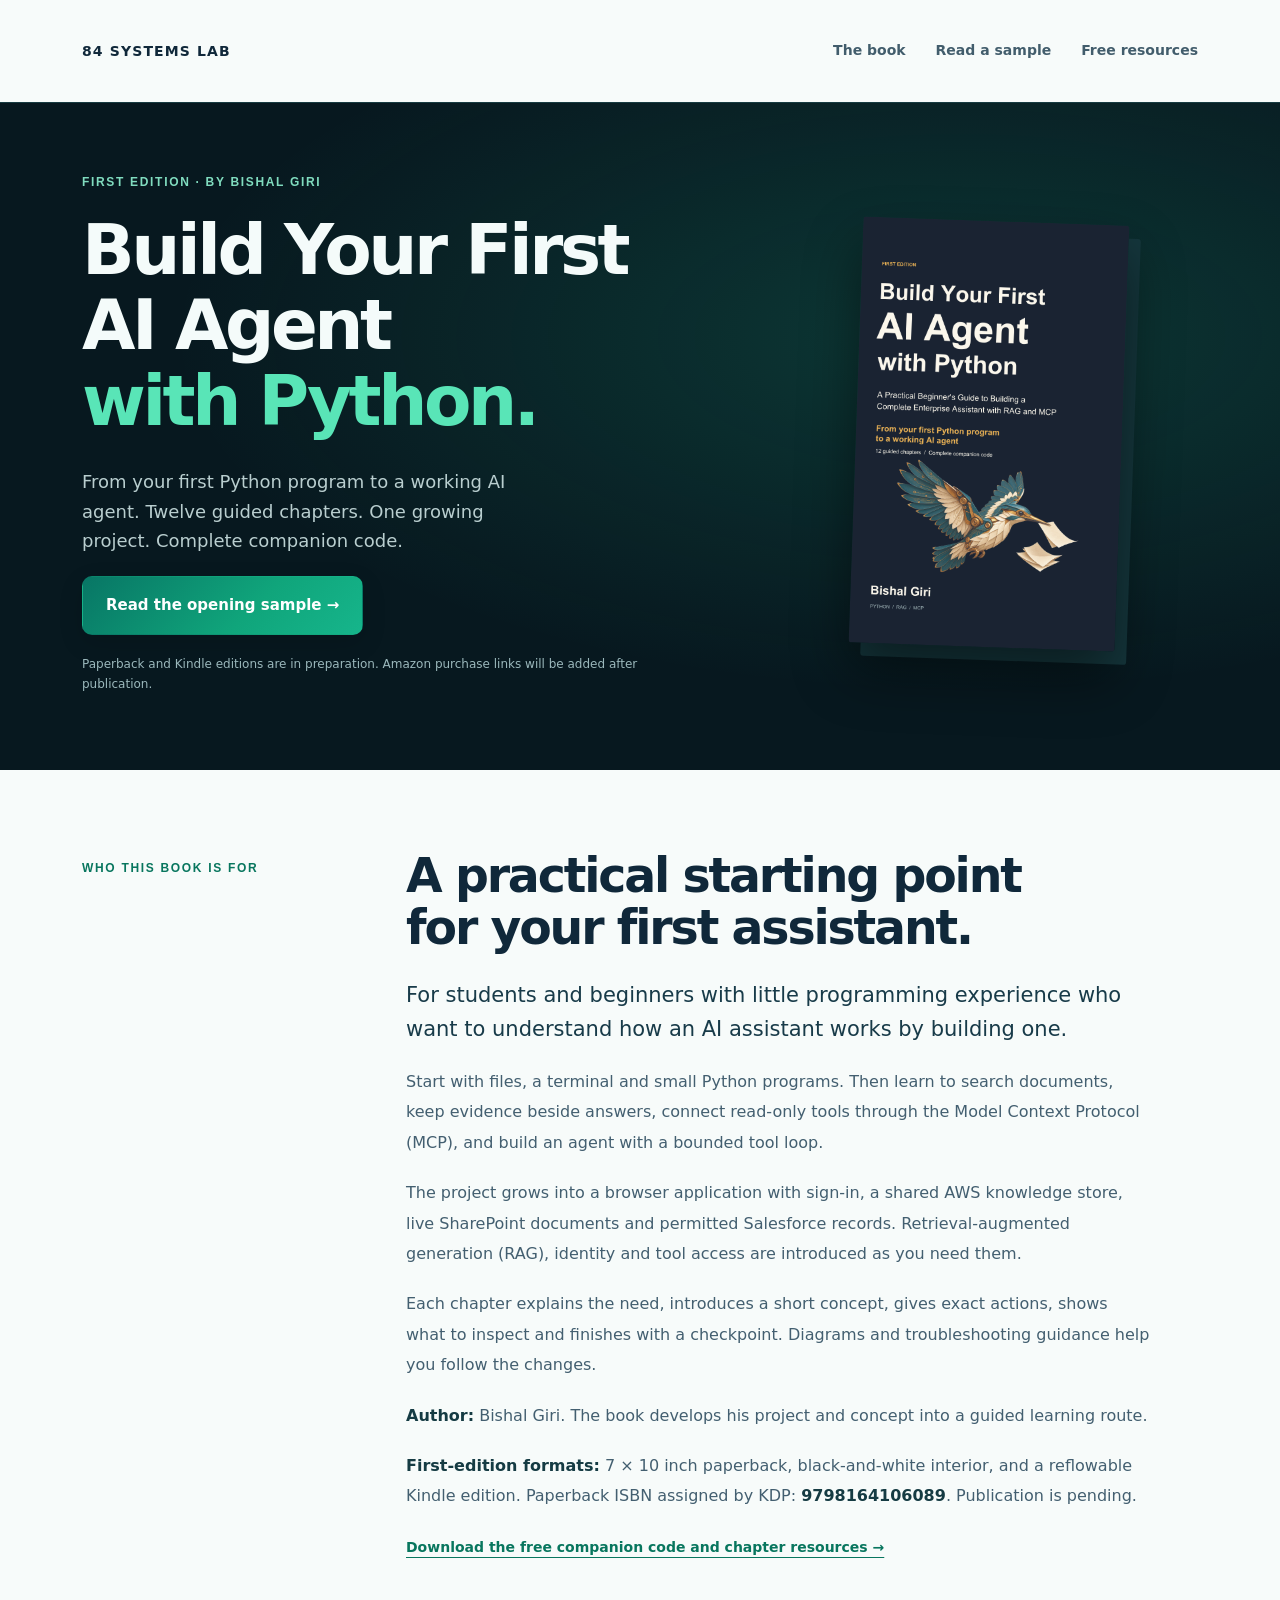
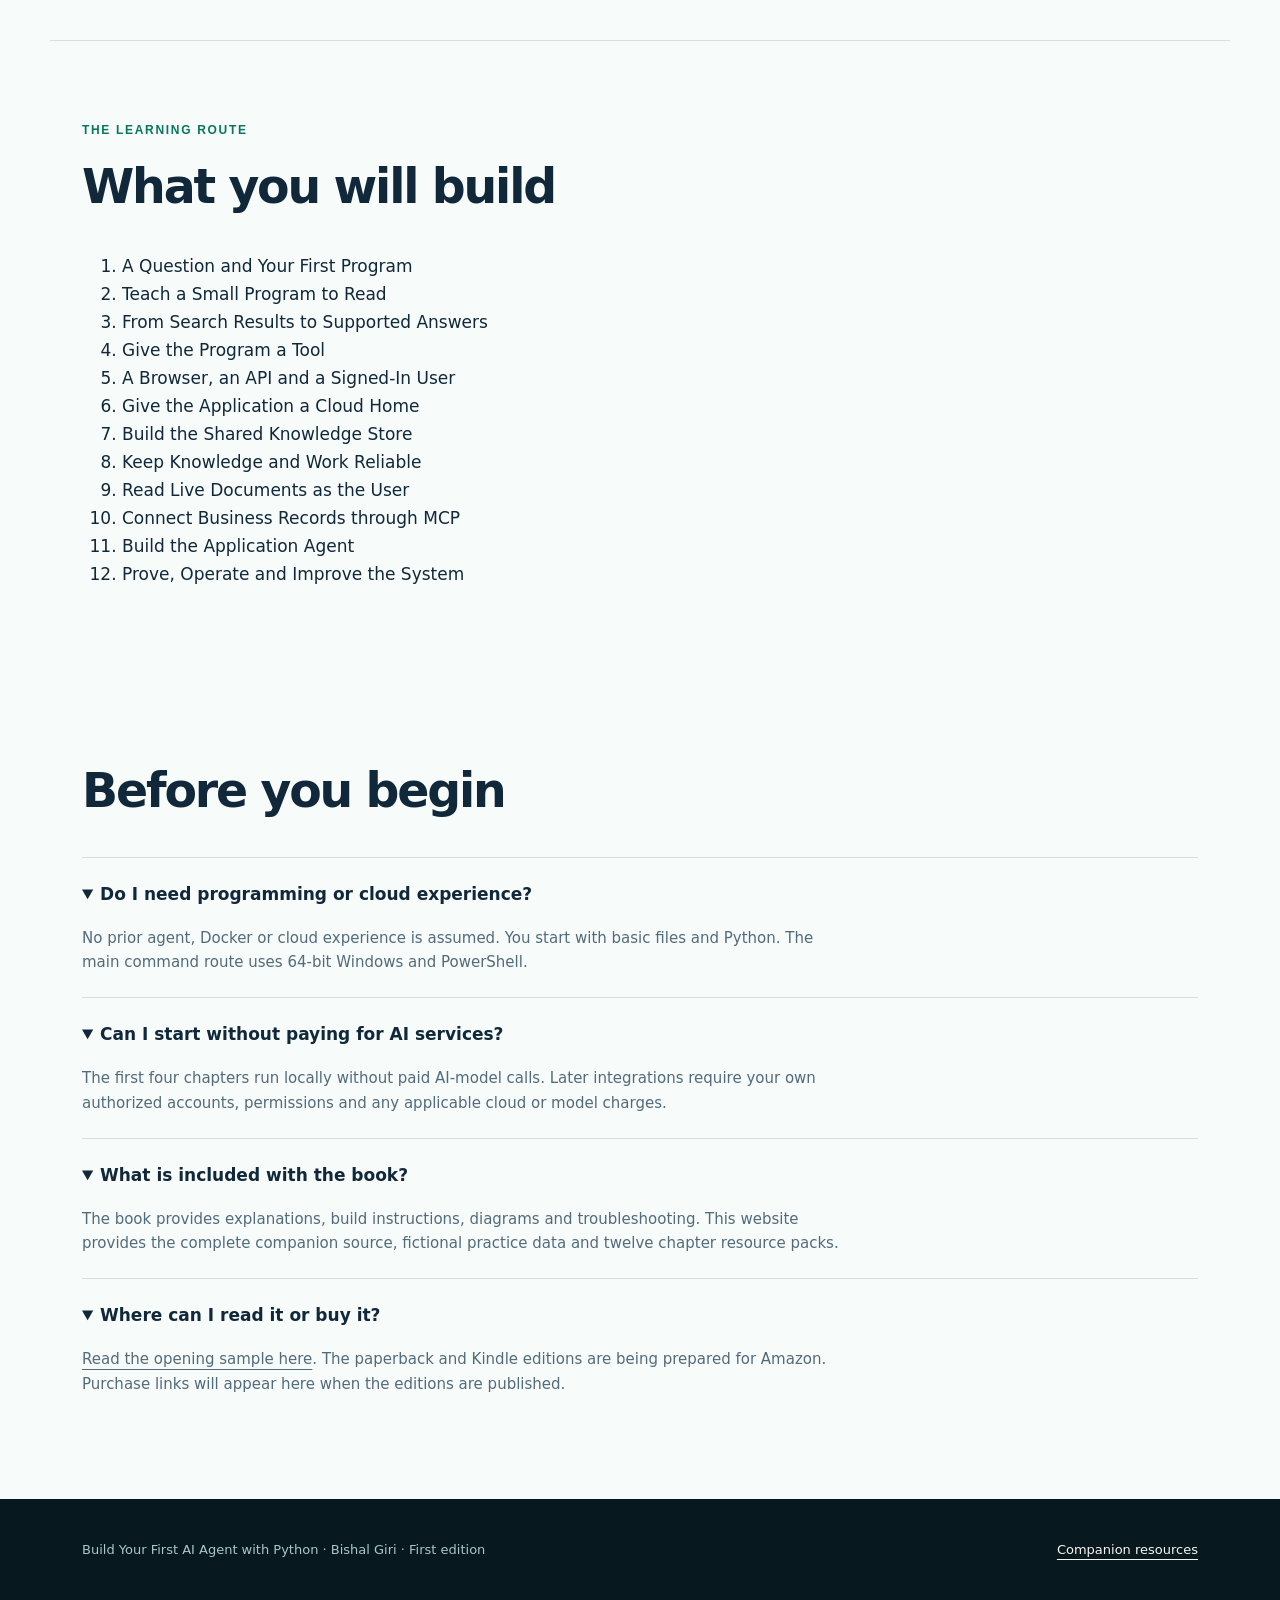
==== book.html @ 7be8c559 "Improve book discovery with metadata sample and crawler access" ====
<!doctype html><html lang="en"><head><meta charset="utf-8"><meta name="viewport" content="width=device-width,initial-scale=1">
<title>Build Your First AI Agent with Python — Bishal Giri | Beginner Python, RAG &amp; MCP</title><meta name="description" content="A beginner Python project guide by Bishal Giri: build a document assistant with RAG, MCP tools and source references. Explore the first edition and free companion code.">
<link rel="canonical" href="https://84-systems-lab.github.io/book.html"><meta name="robots" content="index,follow">
<meta property="og:type" content="book"><meta property="og:title" content="Build Your First AI Agent with Python — Bishal Giri | Beginner Python, RAG &amp; MCP">
<meta property="og:description" content="A beginner Python project guide by Bishal Giri: build a document assistant with RAG, MCP tools and source references. Explore the first edition and free companion code."><meta property="og:url" content="https://84-systems-lab.github.io/book.html">
<meta property="og:image" content="https://84-systems-lab.github.io/assets/first-edition-cover.jpg"><meta name="twitter:card" content="summary_large_image">
<link rel="stylesheet" href="styles.css"><link rel="icon" href="assets/favicon.svg" type="image/svg+xml">
<script type="application/ld+json">{"@context": "https://schema.org", "@type": "Book", "@id": "https://84-systems-lab.github.io/book.html#book", "name": "Build Your First AI Agent with Python", "alternativeHeadline": "A Practical Beginner's Guide to Building a Complete Enterprise Assistant with RAG and MCP", "author": {"@type": "Person", "name": "Bishal Giri"}, "inLanguage": "en", "bookEdition": "1", "url": "https://84-systems-lab.github.io/book.html", "image": "https://84-systems-lab.github.io/assets/first-edition-cover.jpg", "description": "A beginner Python project guide by Bishal Giri: build a document assistant with RAG, MCP tools and source references. Explore the first edition and free companion code.", "audience": {"@type": "EducationalAudience", "educationalRole": "student"}, "about": ["Python programming", "Retrieval-augmented generation", "Model Context Protocol", "AI agents"], "hasPart": {"@type": "CreativeWork", "name": "Chapter 1 sample", "url": "https://84-systems-lab.github.io/sample.html"}}</script></head><body>
<a class="skip" href="#main">Skip to content</a><header class="wrap"><a class="brand" href="index.html">84 SYSTEMS LAB</a><nav aria-label="Main navigation"><a href="book.html">The book</a><a href="sample.html">Read a sample</a><a href="index.html#start">Free resources</a></nav></header>
<main id="main"><section class="hero"><div class="wrap hero-grid"><div><p class="eyebrow light">FIRST EDITION · BY BISHAL GIRI</p>
<h1>Build Your First<br>AI Agent<br><em>with Python.</em></h1><p class="hero-intro">From your first Python program to a working AI agent. Twelve guided chapters. One growing project. Complete companion code.</p>
<a class="button primary" href="sample.html">Read the opening sample →</a><p class="hero-note">Paperback and Kindle editions are in preparation. Amazon purchase links will be added after publication.</p></div>
<aside class="book"><img src="assets/first-edition-cover.jpg" width="1600" height="2560" alt="Build Your First AI Agent with Python, first edition, by Bishal Giri"></aside></div></section>
<section class="wrap editorial section"><div class="editorial-label"><p class="eyebrow">WHO THIS BOOK IS FOR</p></div><article class="book-story">
<h2>A practical starting point<br>for your first assistant.</h2><p class="standfirst">For students and beginners with little programming experience who want to understand how an AI assistant works by building one.</p>
<p>Start with files, a terminal and small Python programs. Then learn to search documents, keep evidence beside answers, connect read-only tools through the Model Context Protocol (MCP), and build an agent with a bounded tool loop.</p>
<p>The project grows into a browser application with sign-in, a shared AWS knowledge store, live SharePoint documents and permitted Salesforce records. Retrieval-augmented generation (RAG), identity and tool access are introduced as you need them.</p>
<p>Each chapter explains the need, introduces a short concept, gives exact actions, shows what to inspect and finishes with a checkpoint. Diagrams and troubleshooting guidance help you follow the changes.</p>
<p><strong>Author:</strong> Bishal Giri. The book develops his project and concept into a guided learning route.</p>
<p><strong>First-edition formats:</strong> 7 × 10 inch paperback, black-and-white interior, and a reflowable Kindle edition. Paperback ISBN assigned by KDP: <strong>9798164106089</strong>. Publication is pending.</p>
<a class="text-link" href="index.html#start">Download the free companion code and chapter resources →</a></article></section>
<section class="wrap section"><div class="section-heading"><p class="eyebrow">THE LEARNING ROUTE</p><h2>What you will build</h2></div><ol><li>A Question and Your First Program</li><li>Teach a Small Program to Read</li><li>From Search Results to Supported Answers</li><li>Give the Program a Tool</li><li>A Browser, an API and a Signed-In User</li><li>Give the Application a Cloud Home</li><li>Build the Shared Knowledge Store</li><li>Keep Knowledge and Work Reliable</li><li>Read Live Documents as the User</li><li>Connect Business Records through MCP</li><li>Build the Application Agent</li><li>Prove, Operate and Improve the System</li></ol></section>
<section class="wrap section"><div class="section-heading"><h2>Before you begin</h2></div>
<details class="faq" open><summary>Do I need programming or cloud experience?</summary><p>No prior agent, Docker or cloud experience is assumed. You start with basic files and Python. The main command route uses 64-bit Windows and PowerShell.</p></details>
<details class="faq" open><summary>Can I start without paying for AI services?</summary><p>The first four chapters run locally without paid AI-model calls. Later integrations require your own authorized accounts, permissions and any applicable cloud or model charges.</p></details>
<details class="faq" open><summary>What is included with the book?</summary><p>The book provides explanations, build instructions, diagrams and troubleshooting. This website provides the complete companion source, fictional practice data and twelve chapter resource packs.</p></details>
<details class="faq" open><summary>Where can I read it or buy it?</summary><p><a href="sample.html">Read the opening sample here</a>. The paperback and Kindle editions are being prepared for Amazon. Purchase links will appear here when the editions are published.</p></details>
</section></main><footer><div class="wrap footer-inner"><p>Build Your First AI Agent with Python · Bishal Giri · First edition</p><a href="index.html">Companion resources</a></div></footer></body></html>
---- styles.css ----
*{box-sizing:border-box}html{scroll-behavior:smooth;scroll-padding-top:24px}body{margin:0;background:#f7f5ee;color:#182a27;font:17px/1.65 "Segoe UI",Arial,sans-serif}a{color:inherit;text-underline-offset:5px}a:hover{text-decoration-thickness:2px}a:focus-visible,summary:focus-visible{outline:3px solid #ca561e;outline-offset:6px}.wrap{max-width:1180px;margin:auto;padding-left:32px;padding-right:32px}header{display:flex;justify-content:space-between;align-items:center;min-height:114px;gap:24px}.brand{display:flex;align-items:center;gap:12px;text-decoration:none;font-size:14px;line-height:1.15;font-weight:850;letter-spacing:.08em}.brand-mark{display:flex;align-items:center;font-size:47px;font-weight:900;letter-spacing:-.09em}.brand-mark span{font-size:32px;color:#bd4818;letter-spacing:0;margin-left:6px}nav{display:flex;gap:30px;font-size:14px;font-weight:650}nav a{text-decoration:none}.hero{background:#142f2b;color:#faf7ed;overflow:hidden}.hero-grid{display:grid;grid-template-columns:1.5fr 1fr;align-items:center;gap:76px;padding-top:68px;padding-bottom:70px}.eyebrow{font:700 12px/1.5 "Segoe UI",Arial,sans-serif;letter-spacing:.16em;color:#696d60;margin:0 0 22px}.light{color:#c4d2b5}h1{font-size:clamp(56px,6.4vw,84px);line-height:1.03;letter-spacing:-.055em;margin:0 0 28px;font-weight:850}h1 em{font-style:normal;color:#d4e88d}p{margin:0 0 20px}.hero-intro{max-width:475px;font-size:19px;color:#dbe1d7}.button{display:inline-flex;align-items:center;justify-content:space-between;gap:26px;padding:16px 23px;font-size:15px;font-weight:750;text-decoration:none;border:1px solid transparent;border-radius:3px}.primary{background:#d9ee92;color:#142f2b}.primary:hover{background:#e8f7bb}.hero-note{font-size:12px;color:#bac9bd;margin:20px 0 0}.book{max-width:280px;justify-self:center;transform:rotate(3deg);margin:0}.book img{width:100%;height:auto;display:block;box-shadow:18px 24px 0 #0d211e,0 12px 35px #0005}.book p{font-size:10px;letter-spacing:.1em;color:#c4d2b5;margin:38px 0 0;transform:rotate(-3deg)}.book strong{display:block;font-size:13px;letter-spacing:0;color:#fff;margin-top:8px}.ticker{background:#d9ee92;border-bottom:1px solid #c5d786;font-size:11px;letter-spacing:.14em;font-weight:800}.ticker .wrap{display:flex;justify-content:space-between;gap:12px;padding-top:20px;padding-bottom:20px}.ticker span{color:#667b35}.section{padding-top:90px;padding-bottom:90px}.section-heading{max-width:720px;margin-bottom:40px}h2{font-size:clamp(35px,4.1vw,53px);line-height:1.08;letter-spacing:-.045em;margin:0 0 26px;font-weight:800}.section-heading>p:last-child{color:#56645b;max-width:660px}.start-grid{display:grid;grid-template-columns:1fr 1fr;gap:65px}.download-panel{background:#203e36;color:#f7f5ee;border-radius:4px;padding:34px}.download-panel h3{font-size:34px;line-height:1.12;letter-spacing:-.025em;margin:0 0 24px}.download-panel>p:not(.eyebrow){color:#d7dfd2}.download-panel .button{width:100%;margin:10px 0 16px}.small{font-size:13px}.download-panel details{border-top:1px solid #597064;padding-top:18px;margin-top:25px}summary{cursor:pointer;font-weight:650}details p:first-of-type{margin-top:18px}code,.hash{font:12px/1.7 Consolas,monospace;overflow-wrap:anywhere;word-break:break-word}.steps{padding:0;margin:0;list-style:none}.steps li{display:flex;gap:25px;border-top:1px solid #ced2c5;padding:25px 0}.steps li>span{font-size:13px;color:#98703b;font-weight:800}.steps h3{margin:0 0 9px;font-size:21px}.steps p{color:#56645b;font-size:15px;margin:0}.chapter-section{background:#eaece2}.chapters{display:grid;grid-template-columns:1fr 1fr;border-top:1px solid #c4cab9}.chapter{display:flex;gap:24px;min-height:183px;padding:27px 24px 28px 0;border-bottom:1px solid #c4cab9}.chapter:nth-child(even){padding-left:27px;border-left:1px solid #c4cab9}.chapter-number{font-size:30px;font-weight:800;color:#6c7b56;letter-spacing:-.05em;line-height:1.4}.chapter .eyebrow{font-size:9px;letter-spacing:.13em;margin:0 0 8px}.chapter h3{font-size:20px;line-height:1.3;margin:0 0 16px;letter-spacing:-.02em}.chapter a{font-size:13px;font-weight:650}.archive-note{color:#56645b;margin:24px 0 0}.help-grid{display:grid;grid-template-columns:1fr 1fr;gap:65px;margin-bottom:35px}.help-grid h3{font-size:23px;margin:0 0 18px}.help-grid p{font-size:15px;color:#56645b}.faq{border-top:1px solid #ced2c5;padding:22px 0}.faq p{font-size:15px;color:#56645b;max-width:760px;margin-bottom:0}footer{background:#142f2b;color:#f7f5ee}.footer-inner{display:flex;align-items:center;justify-content:space-between;gap:25px;padding-top:40px;padding-bottom:40px}footer p{font-size:13px;margin:0;color:#d2ddc9}footer a{font-size:13px}.skip{position:absolute;left:16px;top:-100px;background:#d9ee92;padding:10px;z-index:5}.skip:focus{top:10px}@media(max-width:760px){.wrap{padding-left:22px;padding-right:22px}header{min-height:95px}.brand{font-size:11px;gap:8px}.brand-mark{font-size:36px}.brand-mark span{font-size:25px}nav{gap:16px;font-size:12px}.hero-grid{grid-template-columns:1fr;gap:50px;padding-top:45px;padding-bottom:55px}.hero-intro{font-size:17px}.book{max-width:210px}.ticker .wrap{font-size:9px;letter-spacing:.04em;flex-wrap:wrap;justify-content:center;gap:10px}.section{padding-top:58px;padding-bottom:58px}.start-grid,.help-grid{grid-template-columns:1fr;gap:30px}.download-panel{padding:26px}.chapters{grid-template-columns:1fr}.chapter{min-height:0;padding:25px 0}.chapter:nth-child(even){padding-left:0;border-left:0}.footer-inner{flex-wrap:wrap}.footer-inner p{margin-left:auto}h1{font-size:60px}}@media(prefers-reduced-motion:reduce){html{scroll-behavior:auto}}
/* Original book-site layout using AskAnyDoc's emerald, mint and navy palette. */
:root{color-scheme:light;--ink:#10283a;--muted:#526b7c;--emerald:#08765e;--mint:#28d7a4;--line:rgba(45,105,111,.18);--paper:#f7fbfa}
body{background:var(--paper);color:var(--ink);font-family:Inter,ui-sans-serif,system-ui,-apple-system,"Segoe UI",sans-serif}
a:focus-visible,summary:focus-visible{outline:3px solid #0a9a73;outline-offset:5px}
header{min-height:102px}header nav a{color:#425d6c}.brand-mark span{color:#08765e}
.hero{background:radial-gradient(ellipse at 75% 35%,rgba(40,215,164,.17),transparent 58%),#07181f;color:#f4fbfa;border-top:1px solid #173b41}
.hero-grid{padding-top:70px;padding-bottom:76px;gap:70px}.hero h1{font-size:clamp(50px,5.4vw,72px);line-height:1.09;letter-spacing:-.05em;max-width:680px}.hero h1 em{color:#59e5b7}
.hero-intro{color:#b9cecf;font-size:18px}.hero-note{color:#9bb8bc}.light{color:#80dcbf}
.button{border-radius:10px;padding:16px 23px}.primary{background:linear-gradient(135deg,#087665,#10a57b 60%,#16b58b);color:#fff;box-shadow:0 8px 24px #0002}.primary:hover{background:#08765e}
.book{transform:rotate(2deg);max-width:266px}.book img{border-radius:3px;box-shadow:0 28px 55px #0007,12px 13px 0 #15373d}.book p{color:#8bc6b7}.book strong{color:#f4fbfa}
.ticker{background:#e9f6f1;border-bottom:1px solid var(--line);color:#376453}.ticker span{color:#0a9a73}
.eyebrow{color:#08765e;letter-spacing:.14em}.eyebrow.light{color:#80dcbf}
.section-heading>p:last-child,.steps p,.archive-note,.help-grid p,.faq p{color:var(--muted)}
h2{font-size:clamp(33px,3.7vw,48px);letter-spacing:-.045em}.section{padding-top:80px;padding-bottom:80px}
.editorial{display:grid;grid-template-columns:1fr 3fr;gap:60px;border-bottom:1px solid var(--line)}.editorial-label{padding-top:9px}.reading-note{font-size:13px;color:var(--muted);line-height:1.7}.book-story{max-width:745px}.book-story h2{margin-bottom:25px}.book-story p{font-size:16px;line-height:1.9;color:#435f70}.book-story .standfirst{font-size:21px;line-height:1.65;color:#183b49}.book-story strong{color:#153b43}.book-story blockquote{margin:32px 0;padding:9px 0 9px 24px;border-left:3px solid #0a9a73;font-size:23px;line-height:1.55;letter-spacing:-.02em;color:#08705f}.learning-path{display:grid;grid-template-columns:repeat(3,1fr);gap:14px;margin:35px 0}.learning-path span{border-top:2px solid #b1d9cd;padding-top:14px;font-size:12px;color:#08765e}.learning-path strong{display:block;font-size:13px;line-height:1.6;margin-top:6px}.book-story .story-close{margin-top:26px}.text-link{font-size:14px;font-weight:700;color:#08765e}
.download-panel{background:radial-gradient(ellipse at top right,#164e4b,transparent 70%),#0c2630;border-radius:18px;box-shadow:0 18px 48px #22675e14}.download-panel>p:not(.eyebrow){color:#c6dcd8}.download-panel details{border-color:#32575c}.download-panel h3{color:#f4fbfa}.download-panel .hash{color:#b6e9d7}
.steps li,.faq{border-color:var(--line)}.steps li>span{color:#0a9a73}
.chapter-section{background:#eef7f4}.chapters{border-color:#bfd9d0}.chapter,.chapter:nth-child(even){border-color:#bfd9d0}.chapter-number{color:#28846b}.chapter a{color:#08765e}.chapter .eyebrow{color:#5a7c70}
footer{background:#07181f}footer .brand-mark span{color:#59e5b7}footer p{color:#a9c7c7}.skip{background:#0a9a73;color:#fff}
@media(max-width:760px){header{min-height:90px}.hero-grid{padding-top:48px;padding-bottom:52px;gap:44px}.hero h1{font-size:clamp(43px,10vw,61px)}.hero-intro{font-size:17px}.section{padding-top:54px;padding-bottom:54px}.editorial{grid-template-columns:1fr;gap:12px}.reading-note{display:none}.book-story .standfirst{font-size:19px}.book-story blockquote{font-size:21px;padding-left:18px}.learning-path{grid-template-columns:1fr;gap:17px}.learning-path span{padding-top:10px}.learning-path strong{display:inline;margin-left:8px}.book{max-width:210px}nav{gap:12px;font-size:11px}.brand{font-size:10px}.brand-mark{font-size:33px}.brand-mark span{font-size:23px}.download-panel{border-radius:14px}}
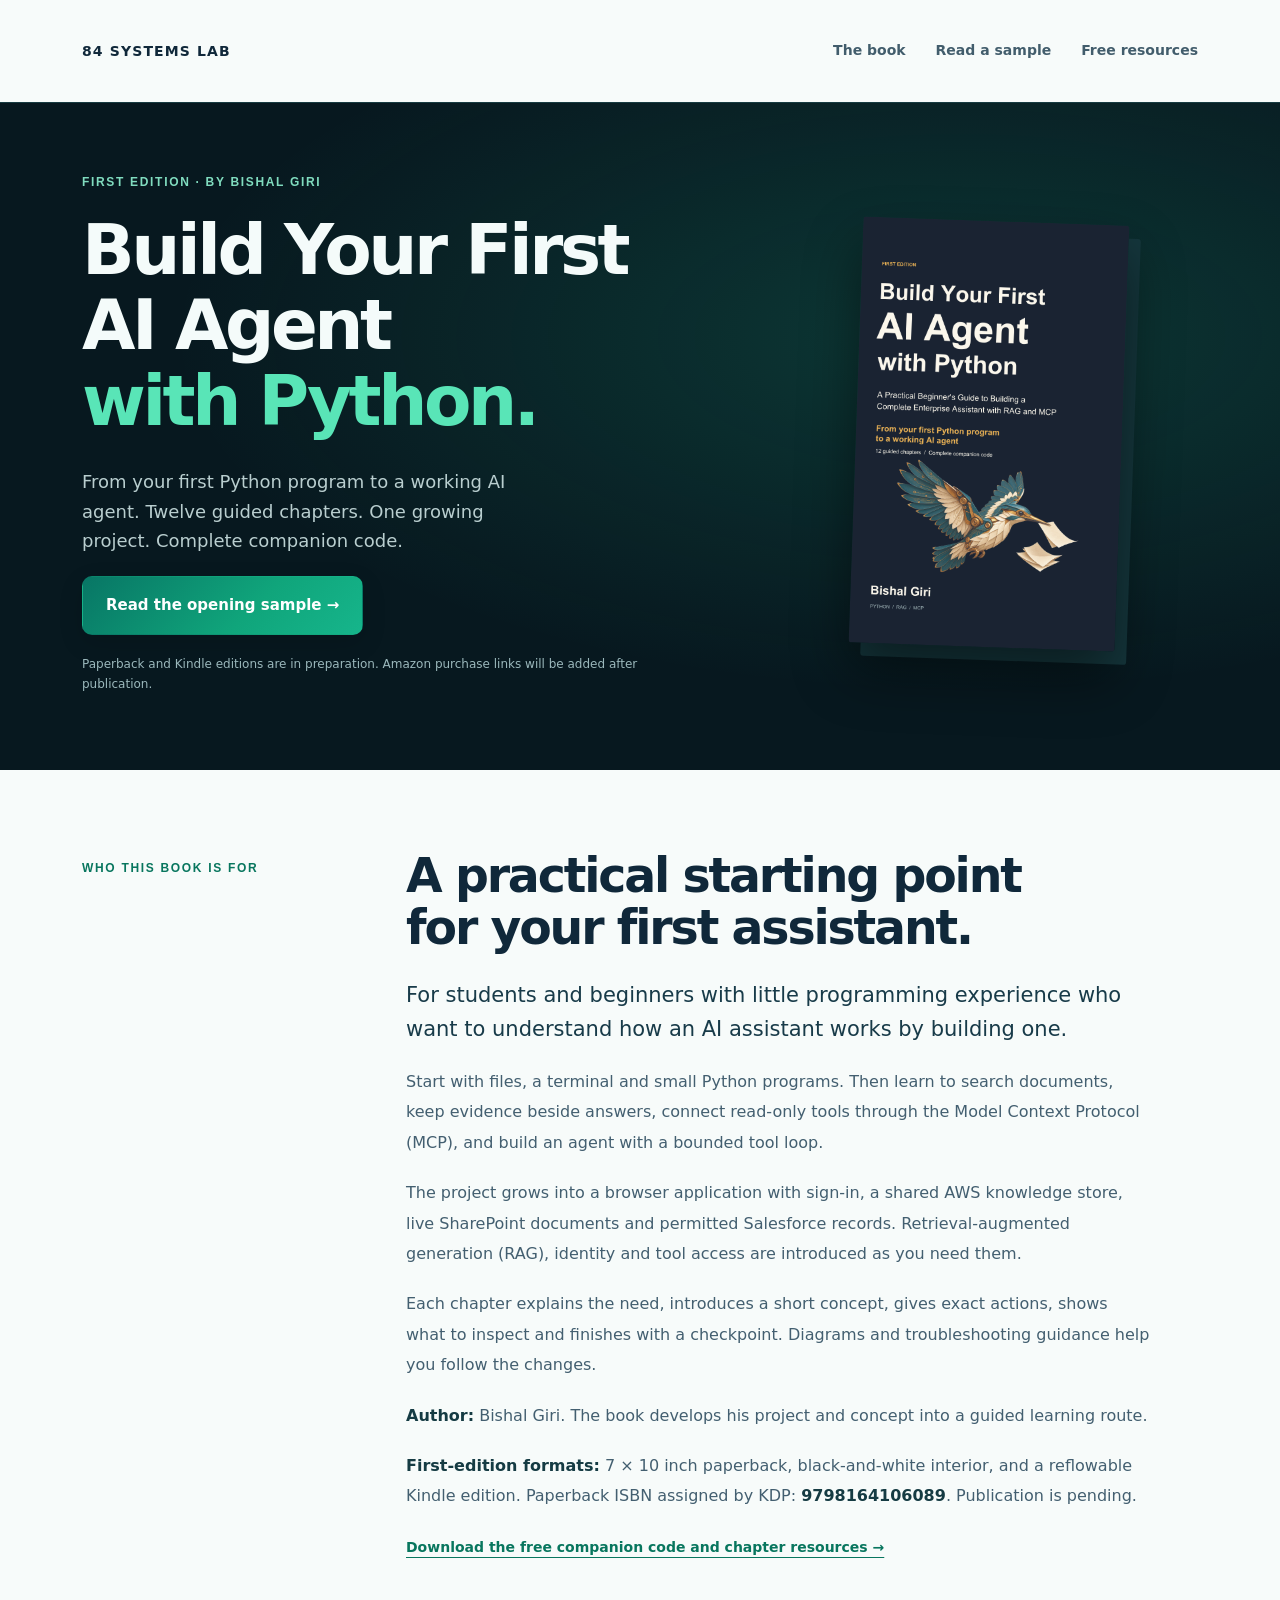
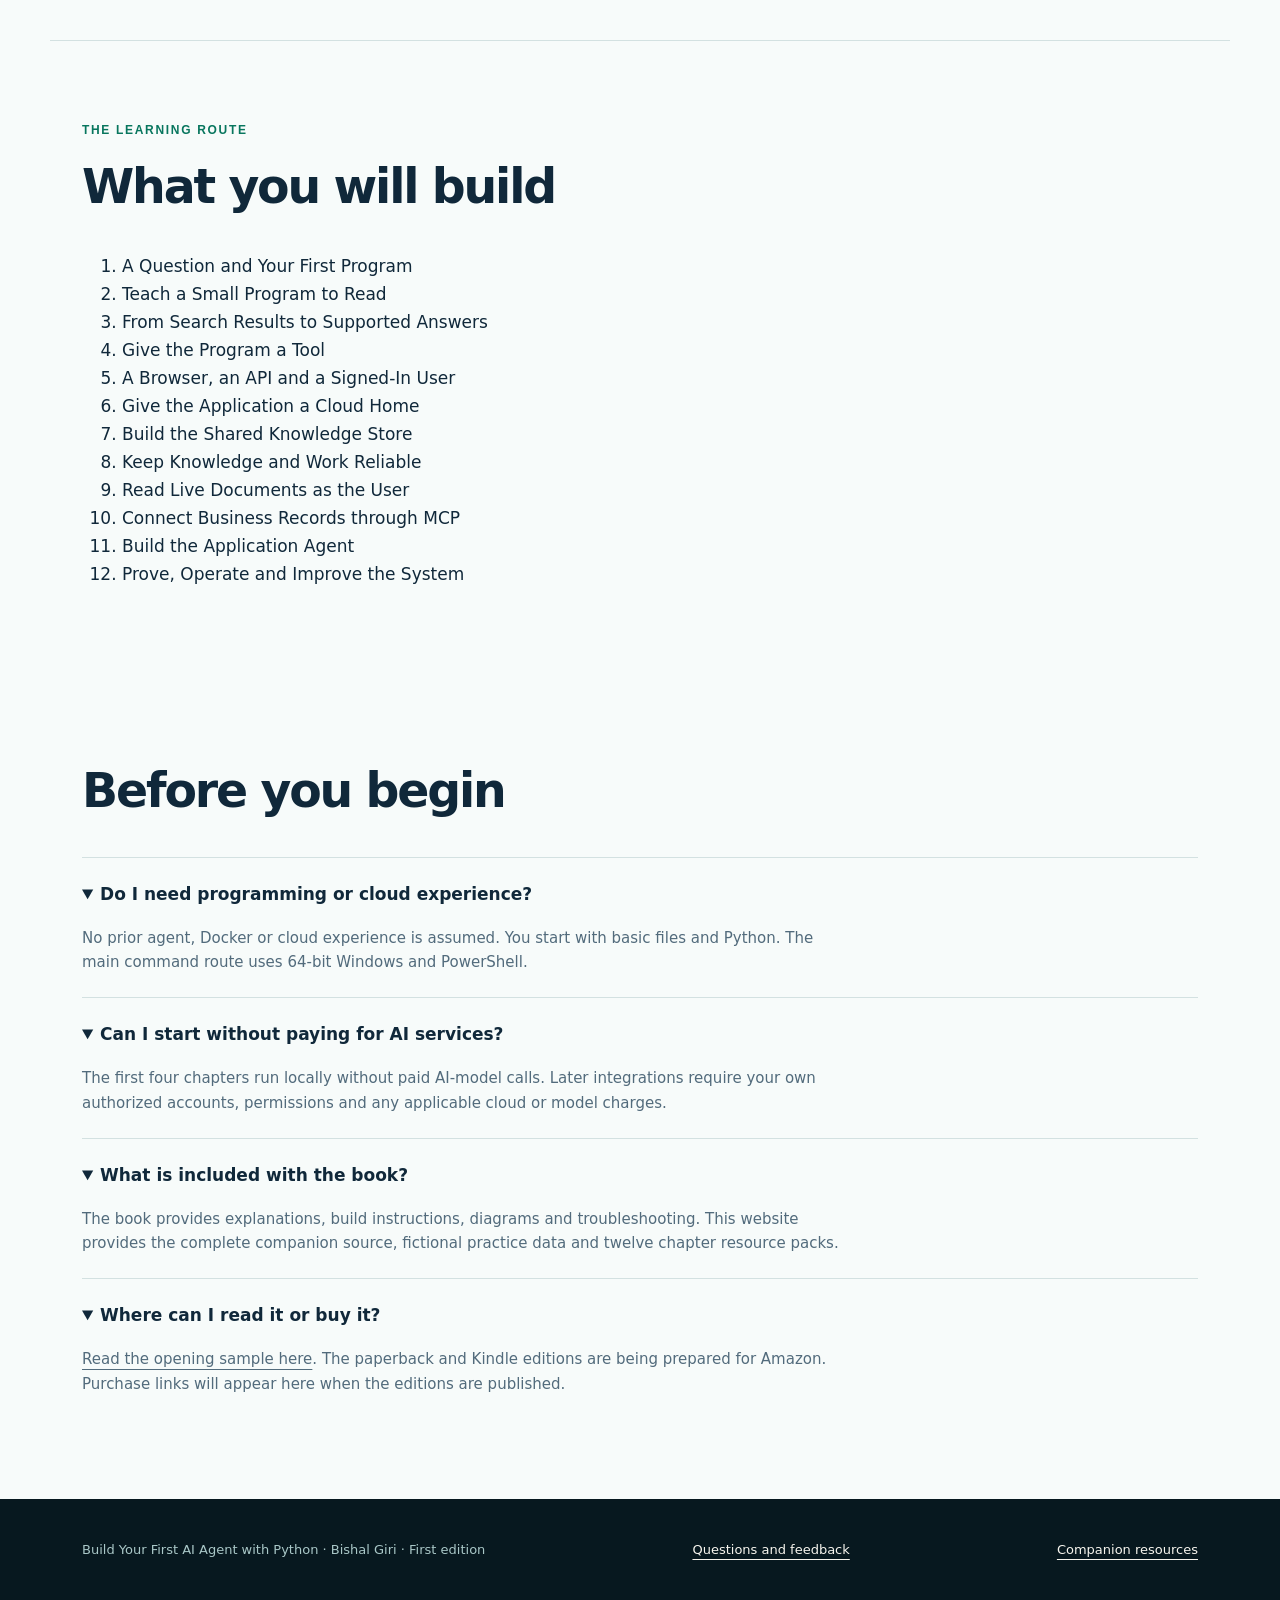
==== commit 62908bb9: "Add reader support page without publishing an email address" ====
--- a/book.html
+++ b/book.html
@@ -25,4 +25,4 @@
 <details class="faq" open><summary>Can I start without paying for AI services?</summary><p>The first four chapters run locally without paid AI-model calls. Later integrations require your own authorized accounts, permissions and any applicable cloud or model charges.</p></details>
 <details class="faq" open><summary>What is included with the book?</summary><p>The book provides explanations, build instructions, diagrams and troubleshooting. This website provides the complete companion source, fictional practice data and twelve chapter resource packs.</p></details>
 <details class="faq" open><summary>Where can I read it or buy it?</summary><p><a href="sample.html">Read the opening sample here</a>. The paperback and Kindle editions are being prepared for Amazon. Purchase links will appear here when the editions are published.</p></details>
-</section></main><footer><div class="wrap footer-inner"><p>Build Your First AI Agent with Python · Bishal Giri · First edition</p><a href="index.html">Companion resources</a></div></footer></body></html>+</section></main><footer><div class="wrap footer-inner"><p>Build Your First AI Agent with Python · Bishal Giri · First edition</p><a href="support.html">Questions and feedback</a><a href="index.html">Companion resources</a></div></footer></body></html>
